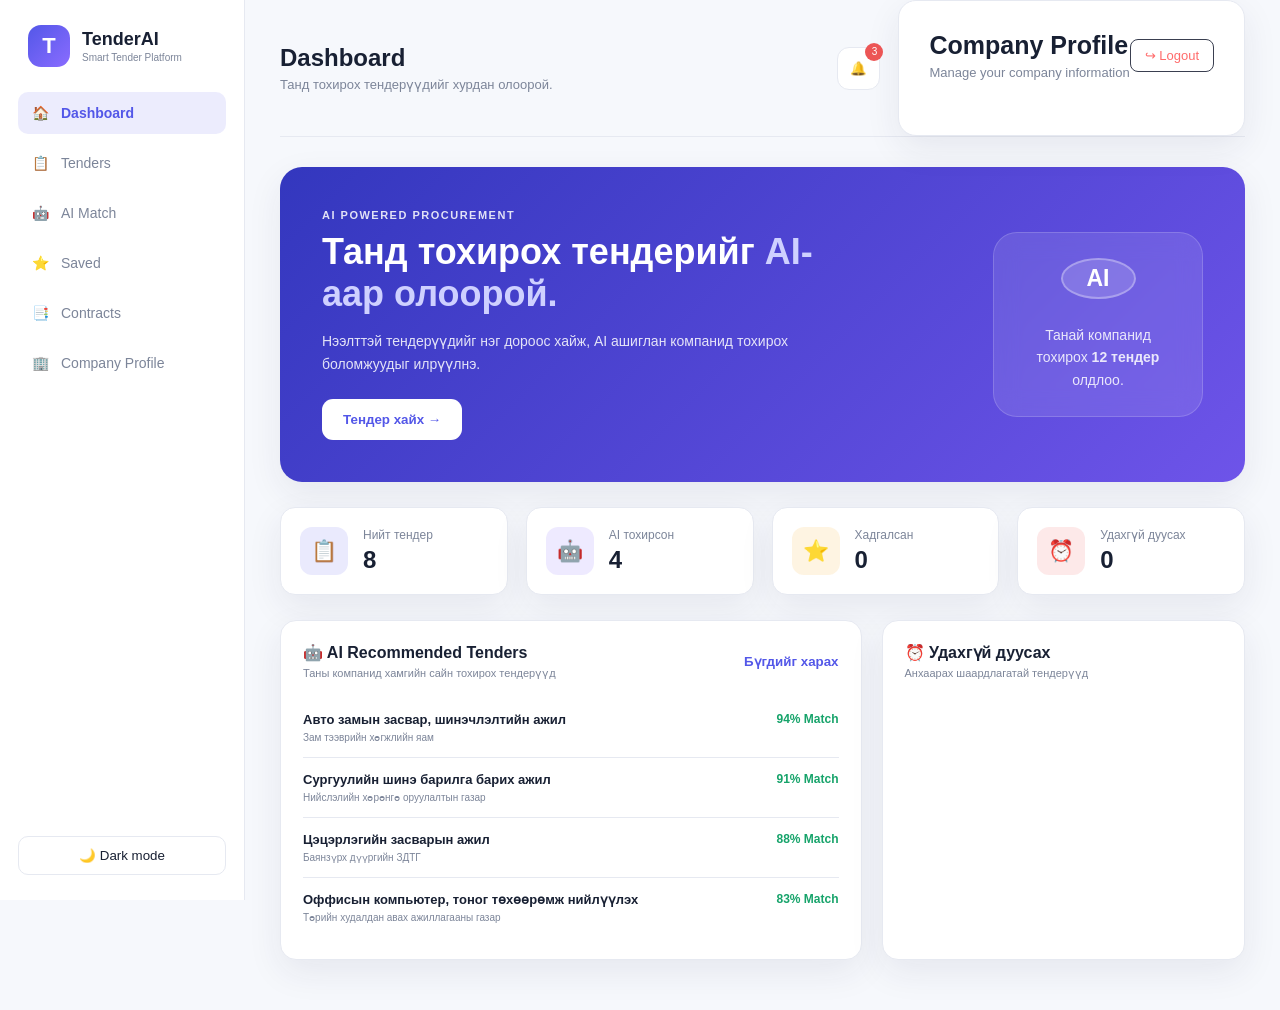
==== index.html @ 66f123cb "tenderAI" ====
<!DOCTYPE html>
<html lang="mn">
<head>
  <meta charset="UTF-8" />
  <meta name="viewport" content="width=device-width, initial-scale=1.0" />

  <title>TenderAI</title>

  <link rel="stylesheet" href="style.css
" />
</head>

<body>

  <div class="app">

    <!-- SIDEBAR -->
    <aside class="sidebar">

      <div class="logo">
        <div class="logo-icon">T</div>
        <div>
          <h2>TenderAI</h2>
          <p>Smart Tender Platform</p>
        </div>
      </div>

      <nav class="nav-menu">

        <button class="nav-item active" data-page="dashboard">
          <span>🏠</span>
          Dashboard
        </button>

        <button class="nav-item" data-page="tenders">
          <span>📋</span>
          Tenders
        </button>

        <button class="nav-item" data-page="ai-match">
          <span>🤖</span>
          AI Match
        </button>

        <button class="nav-item" data-page="saved">
          <span>⭐</span>
          Saved
        </button>

        <button class="nav-item" data-page="contracts">
          <span>📑</span>
          Contracts
        </button>

        <button class="nav-item" data-page="company">
          <span>🏢</span>
          Company Profile
        </button>

      </nav>

      <div class="sidebar-bottom">
        <button id="themeBtn">🌙 Dark mode</button>
      </div>

    </aside>


    <!-- MAIN -->
    <main class="main">

      <!-- TOP BAR -->
      <header class="topbar">

        <div>
          <h1 id="pageTitle">Dashboard</h1>
          <p id="pageSubtitle">
            Танд тохирох тендерүүдийг хурдан олоорой.
          </p>
        </div>

        <div class="topbar-right">

          <button class="notification-btn">
            🔔
            <span class="notification-count">3</span>
          </button>

          <div class="profile-card">
    <div class="profile-header">
        <div>
            <h2>Company Profile</h2>
            <p>Manage your company information</p>
        </div>

        <button class="logout-btn" onclick="logout()">
            ↪ Logout
        </button>
    </div>

    <!-- энд profile-ийн бусад мэдээллүүдээ байлгана -->
</div>

        </div>

      </header>


      <!-- DASHBOARD -->
      <section id="dashboard" class="page active-page">

        <div class="hero">

          <div>
            <p class="hero-small">AI POWERED PROCUREMENT</p>

            <h2>
              Танд тохирох тендерийг
              <span>AI-аар олоорой.</span>
            </h2>

            <p>
              Нээлттэй тендерүүдийг нэг дороос хайж,
              AI ашиглан компанид тохирох боломжуудыг илрүүлнэ.
            </p>

            <button class="primary-btn" onclick="changePage('tenders')">
              Тендер хайх →
            </button>
          </div>

          <div class="hero-ai">
            <div class="ai-circle">AI</div>

            <p>
              Танай компанид тохирох
              <strong>12 тендер</strong>
              олдлоо.
            </p>
          </div>

        </div>


        <!-- STATS -->
        <div class="stats-grid">

          <div class="stat-card">
            <div class="stat-icon blue">📋</div>

            <div>
              <p>Нийт тендер</p>
              <h3 id="totalTenderCount">0</h3>
            </div>
          </div>


          <div class="stat-card">
            <div class="stat-icon purple">🤖</div>

            <div>
              <p>AI тохирсон</p>
              <h3 id="aiMatchCount">0</h3>
            </div>
          </div>


          <div class="stat-card">
            <div class="stat-icon yellow">⭐</div>

            <div>
              <p>Хадгалсан</p>
              <h3 id="savedCount">0</h3>
            </div>
          </div>


          <div class="stat-card">
            <div class="stat-icon red">⏰</div>

            <div>
              <p>Удахгүй дуусах</p>
              <h3 id="deadlineCount">0</h3>
            </div>
          </div>

        </div>


        <div class="dashboard-grid">

          <div class="panel">

            <div class="panel-header">
              <div>
                <h3>🤖 AI Recommended Tenders</h3>
                <p>Таны компанид хамгийн сайн тохирох тендерүүд</p>
              </div>

              <button class="text-btn" onclick="changePage('ai-match')">
                Бүгдийг харах
              </button>
            </div>

            <div id="recommendedList"></div>

          </div>


          <div class="panel">

            <div class="panel-header">
              <div>
                <h3>⏰ Удахгүй дуусах</h3>
                <p>Анхаарах шаардлагатай тендерүүд</p>
              </div>
            </div>

            <div id="deadlineList"></div>

          </div>

        </div>

      </section>


      <!-- TENDERS -->
      <section id="tenders" class="page">

        <div class="search-panel">

          <div class="search-box">
            <span>🔍</span>

            <input
              type="text"
              id="searchInput"
              placeholder="Тендер, байгууллага, түлхүүр үгээр хайх..."
            />
          </div>


          <select id="categoryFilter">
            <option value="all">Бүх салбар</option>
            <option value="Construction">Барилга</option>
            <option value="IT">Мэдээллийн технологи</option>
            <option value="Healthcare">Эрүүл мэнд</option>
            <option value="Supply">Бараа нийлүүлэлт</option>
          </select>


          <select id="budgetFilter">
            <option value="all">Бүх төсөв</option>
            <option value="low">500 саяас доош</option>
            <option value="medium">500 сая - 2 тэрбум</option>
            <option value="high">2 тэрбумаас дээш</option>
          </select>

        </div>


        <div class="section-title">
          <div>
            <h2>Нээлттэй тендерүүд</h2>

            <p>
              <span id="resultCount">0</span>
              тендер олдлоо
            </p>
          </div>
        </div>


        <div id="tenderList" class="tender-grid"></div>

      </section>


      <!-- AI MATCH -->
      <section id="ai-match" class="page">

        <div class="ai-header-card">

          <div>
            <p class="hero-small">SMART MATCHING</p>

            <h2>AI Tender Match</h2>

            <p>
              Компанийн мэдээлэл дээр үндэслэн хамгийн тохирох
              тендерүүдийг AI эрэмбэлнэ.
            </p>
          </div>

          <div class="big-ai-icon">🤖</div>

        </div>


        <div id="aiMatchList" class="tender-grid"></div>

      </section>


      <!-- SAVED -->
      <section id="saved" class="page">

        <div class="section-title">

          <div>
            <h2>⭐ Хадгалсан тендерүүд</h2>

            <p>
              Дараа дахин харахаар хадгалсан тендерүүд.
            </p>
          </div>

        </div>

        <div id="savedTenderList" class="tender-grid"></div>

      </section>


      <!-- CONTRACT -->
      <section id="contracts" class="page">

        <div class="contract-card">

          <div class="contract-intro">

            <p class="hero-small">AI CONTRACT REVIEW</p>

            <h2>Гэрээний хувилбар харьцуулах</h2>

            <p>
              Хуучин болон шинэ гэрээний өөрчлөлтийг AI автоматаар
              илрүүлнэ.
            </p>

          </div>


          <div class="upload-grid">

            <label class="upload-box">

              <span class="upload-icon">📄</span>

              <h3>Хуучин гэрээ</h3>

              <p id="oldFileName">
                PDF эсвэл Word файл сонгоно уу
              </p>

              <input
                type="file"
                id="oldContract"
                accept=".pdf,.doc,.docx,.txt"
              />

            </label>


            <label class="upload-box">

              <span class="upload-icon">📄</span>

              <h3>Шинэ гэрээ</h3>

              <p id="newFileName">
                PDF эсвэл Word файл сонгоно уу
              </p>

              <input
                type="file"
                id="newContract"
                accept=".pdf,.doc,.docx,.txt"
              />

            </label>

          </div>


          <button class="primary-btn compare-btn" id="compareBtn">
            🤖 AI-аар харьцуулах
          </button>


          <div id="comparisonResult" class="comparison-result hidden">

            <h3>AI шинжилгээний үр дүн</h3>


            <div class="change-item added">

              <strong>+ Нэмэгдсэн</strong>

              <p>
                Төлбөрийг бараа хүлээн авснаас хойш
                30 хоногийн дотор шилжүүлнэ.
              </p>

            </div>


            <div class="change-item changed">

              <strong>~ Өөрчлөгдсөн</strong>

              <p>
                Нийлүүлэх хугацаа:
                <b>30 хоног → 45 хоног</b>
              </p>

            </div>


            <div class="change-item removed">

              <strong>− Хасагдсан</strong>

              <p>
                Гүйцэтгэгч хугацаа сунгуулах хүсэлт гаргах боломжтой
                гэсэн заалт хасагдсан.
              </p>

            </div>


            <div class="warning-box">

              ⚠️
              <div>
                <strong>Чухал өөрчлөлт илэрлээ</strong>

                <p>
                  Хугацаатай холбоотой гэрээний нөхцөл өөрчлөгдсөн байна.
                </p>
              </div>

            </div>

          </div>

        </div>

      </section>


      <!-- COMPANY -->
      <section id="company" class="page">

        <div class="profile-card">

          <div class="profile-card-header">

            <div>
              <p class="hero-small">COMPANY PROFILE</p>

              <h2>Компанийн мэдээлэл</h2>

              <p>
                AI энэ мэдээллийг ашиглан тохирох тендерийг санал болгоно.
              </p>
            </div>

          </div>


          <form id="companyForm">

            <div class="form-grid">

              <div class="form-group">

                <label>Компанийн нэр</label>

                <input
                  type="text"
                  id="companyName"
                  value="Example LLC"
                />

              </div>


              <div class="form-group">

                <label>Үйл ажиллагааны салбар</label>

                <select id="companyCategory">

                  <option value="Construction">
                    Барилга
                  </option>

                  <option value="IT">
                    Мэдээллийн технологи
                  </option>

                  <option value="Healthcare">
                    Эрүүл мэнд
                  </option>

                  <option value="Supply">
                    Бараа нийлүүлэлт
                  </option>

                </select>

              </div>


              <div class="form-group">

                <label>Ажилласан жил</label>

                <input
                  type="number"
                  id="companyExperience"
                  value="5"
                />

              </div>


              <div class="form-group">

                <label>Ажилчдын тоо</label>

                <input
                  type="number"
                  id="companyEmployees"
                  value="25"
                />

              </div>

            </div>


            <div class="form-group">

              <label>Компанийн тухай</label>

              <textarea
                id="companyDescription"
                rows="5"
              >Барилга угсралт, засвар үйлчилгээ болон дэд бүтцийн чиглэлээр үйл ажиллагаа явуулдаг.</textarea>

            </div>


            <div class="form-group">

              <label>Тусгай зөвшөөрөл</label>

              <textarea
                id="companyLicense"
                rows="3"
                placeholder="Жишээ: Барилгын тусгай зөвшөөрөл..."
              ></textarea>

            </div>


            <button
              class="primary-btn"
              type="submit"
            >
              💾 Мэдээлэл хадгалах
            </button>

            <p id="saveMessage" class="save-message"></p>

          </form>

        </div>

      </section>

    </main>

  </div>


  <!-- TENDER MODAL -->
  <div id="tenderModal" class="modal">

    <div class="modal-content">

      <button
        class="modal-close"
        onclick="closeModal()"
      >
        ✕
      </button>


      <div id="modalContent"></div>

    </div>

  </div>


  <!-- TOAST -->
  <div id="toast" class="toast">
    Мэдэгдэл
  </div>


  <script src="script.js"></script>

</body>
</html>
---- style.css ----
* {
  margin: 0;
  padding: 0;
  box-sizing: border-box;
}
/* =========================
   LOGIN PAGE
========================= */

.login-body {
    margin: 0;
    min-height: 100vh;

    display: flex;
    justify-content: center;
    align-items: center;

    background:
        linear-gradient(
            135deg,
            #111827,
            #5268d8
        );

    font-family: Arial, sans-serif;
}


.auth-container {
    width: 100%;
    padding: 20px;

    display: flex;
    justify-content: center;
}


.auth-card {
    width: 100%;
    max-width: 430px;

    background: white;

    padding: 40px;

    border-radius: 22px;

    box-shadow:
        0 25px 60px rgba(0,0,0,0.25);
}


.auth-logo {
    text-align: center;

    font-size: 32px;

    font-weight: 800;

    margin-bottom: 30px;

    color: #172033;
}


.auth-logo span {
    color: #6175df;
}


.auth-card h1 {
    margin-bottom: 8px;

    color: #172033;
}


.auth-description {
    color: #64748b;

    margin-bottom: 25px;
}


.auth-card label {
    display: block;

    margin-top: 15px;
    margin-bottom: 7px;

    font-weight: 600;

    color: #334155;
}


.auth-card input {
    width: 100%;

    padding: 13px;

    border:
        1px solid #d7dce5;

    border-radius: 10px;

    font-size: 15px;

    outline: none;

    box-sizing: border-box;
}


.auth-card input:focus {
    border-color: #6175df;

    box-shadow:
        0 0 0 3px rgba(97,117,223,0.12);
}


.forgot-password {
    text-align: right;

    margin-top: 10px;
}


.forgot-password a {
    color: #5268d8;

    text-decoration: none;

    font-size: 14px;
}


.auth-button {
    width: 100%;

    margin-top: 22px;

    padding: 14px;

    border: none;

    border-radius: 10px;

    background: #6175df;

    color: white;

    font-size: 16px;

    font-weight: 700;

    cursor: pointer;
}


.auth-button:hover {
    background: #4e61c7;
}


.auth-switch {
    text-align: center;

    margin-top: 22px;

    color: #64748b;
}


.auth-switch button {
    border: none;

    background: none;

    color: #5268d8;

    font-weight: 700;

    cursor: pointer;

    font-size: inherit;
}


@media (max-width: 500px) {

    .auth-card {

        padding: 28px 22px;

    }

}.profile-header {
    display: flex;
    align-items: center;
    justify-content: space-between;
    margin-bottom: 25px;
}

.profile-header h2 {
    margin-bottom: 5px;
}

.profile-header p {
    color: #8b93a7;
    font-size: 14px;
}

.logout-btn {
    background: transparent;
    color: #ff6b6b;
    border: 1px solid #3a3f50;
    padding: 8px 14px;
    border-radius: 8px;
    font-size: 13px;
    cursor: pointer;
    transition: all 0.2s ease;
}

.logout-btn:hover {
    background: #ff6b6b;
    color: white;
    border-color: #ff6b6b;
}
:root {
  --bg: #f6f8fc;
  --card: #ffffff;

  --text: #182033;
  --muted: #7c8599;

  --primary: #5357e8;
  --primary-dark: #4145cf;

  --border: #e6e9f1;

  --sidebar: #ffffff;

  --green: #16a36a;
  --yellow: #f3ab22;
  --red: #ec5555;
  --purple: #7b61ff;

  --shadow: 0 12px 35px rgba(33, 42, 74, 0.08);
}

body.dark {
  --bg: #11141c;
  --card: #1b1f2a;
  --text: #f4f6fb;
  --muted: #9299aa;
  --border: #2d3340;
  --sidebar: #171a23;

  --shadow: 0 12px 35px rgba(0, 0, 0, 0.25);
}

body {
  font-family:
    Inter,
    Arial,
    Helvetica,
    sans-serif;

  background: var(--bg);
  color: var(--text);

  transition:
    background 0.25s ease,
    color 0.25s ease;
}

button,
input,
select,
textarea {
  font-family: inherit;
}

button {
  cursor: pointer;
}

.app {
  min-height: 100vh;
}


/* SIDEBAR */

.sidebar {
  width: 245px;
  height: 100vh;

  background: var(--sidebar);

  position: fixed;

  top: 0;
  left: 0;

  padding: 25px 18px;

  border-right: 1px solid var(--border);

  display: flex;
  flex-direction: column;

  z-index: 100;
}

.logo {
  display: flex;
  align-items: center;
  gap: 12px;

  padding: 0 10px 25px;
}

.logo-icon {
  width: 42px;
  height: 42px;

  display: flex;
  justify-content: center;
  align-items: center;

  background:
    linear-gradient(
      135deg,
      var(--primary),
      #8a6cff
    );

  color: white;

  font-size: 22px;
  font-weight: 800;

  border-radius: 13px;
}

.logo h2 {
  font-size: 18px;
}

.logo p {
  font-size: 10px;
  color: var(--muted);

  margin-top: 2px;
}

.nav-menu {
  display: flex;
  flex-direction: column;

  gap: 8px;
}

.nav-item {
  width: 100%;

  border: 0;

  background: transparent;

  color: var(--muted);

  padding: 13px 14px;

  border-radius: 10px;

  display: flex;
  align-items: center;

  gap: 12px;

  font-size: 14px;
  text-align: left;

  transition: 0.2s;
}

.nav-item:hover {
  background: rgba(83, 87, 232, 0.08);
  color: var(--primary);
}

.nav-item.active {
  background: rgba(83, 87, 232, 0.11);
  color: var(--primary);

  font-weight: 600;
}

.sidebar-bottom {
  margin-top: auto;
}

.sidebar-bottom button {
  width: 100%;

  border: 1px solid var(--border);

  padding: 11px;

  border-radius: 10px;

  background: var(--card);
  color: var(--text);
}


/* MAIN */

.main {
  margin-left: 245px;

  min-height: 100vh;

  padding: 0 35px 50px;
}


/* TOPBAR */

.topbar {
  min-height: 92px;

  display: flex;
  align-items: center;
  justify-content: space-between;

  border-bottom: 1px solid var(--border);

  margin-bottom: 30px;
}

.topbar h1 {
  font-size: 24px;
}

.topbar p {
  font-size: 13px;

  color: var(--muted);

  margin-top: 5px;
}

.topbar-right {
  display: flex;
  align-items: center;

  gap: 18px;
}

.notification-btn {
  width: 43px;
  height: 43px;

  background: var(--card);

  border: 1px solid var(--border);

  border-radius: 12px;

  position: relative;
}

.notification-count {
  width: 18px;
  height: 18px;

  position: absolute;

  right: -4px;
  top: -5px;

  border-radius: 50%;

  background: var(--red);

  color: white;

  display: flex;
  justify-content: center;
  align-items: center;

  font-size: 10px;
}

.profile {
  display: flex;
  align-items: center;

  gap: 10px;
}

.avatar {
  width: 42px;
  height: 42px;

  border-radius: 50%;

  display: flex;
  align-items: center;
  justify-content: center;

  background:
    linear-gradient(
      135deg,
      #5357e8,
      #916cff
    );

  color: white;

  font-weight: 700;
}

.profile strong {
  display: block;
  font-size: 13px;
}

.profile small {
  font-size: 11px;
  color: var(--muted);
}


/* PAGE */

.page {
  display: none;
}

.active-page {
  display: block;

  animation: fade 0.2s ease;
}

@keyframes fade {
  from {
    opacity: 0;
    transform: translateY(6px);
  }

  to {
    opacity: 1;
    transform: translateY(0);
  }
}


/* HERO */

.hero {
  background:
    linear-gradient(
      135deg,
      #3337be,
      #6e54e9
    );

  min-height: 275px;

  border-radius: 22px;

  padding: 42px;

  color: white;

  display: flex;
  justify-content: space-between;
  align-items: center;

  overflow: hidden;

  box-shadow: var(--shadow);
}

.hero-small {
  font-size: 11px;

  font-weight: 700;

  letter-spacing: 1.5px;

  opacity: 0.85;

  margin-bottom: 10px;
}

.hero h2 {
  font-size: 36px;

  max-width: 550px;

  line-height: 1.17;
}

.hero h2 span {
  color: #ced0ff;
}

.hero > div > p:not(.hero-small) {
  max-width: 540px;

  margin-top: 15px;

  font-size: 14px;

  line-height: 1.6;

  opacity: 0.85;
}

.primary-btn {
  background: var(--primary);

  color: white;

  border: none;

  padding: 13px 21px;

  border-radius: 11px;

  font-weight: 600;

  transition: 0.2s;
}

.primary-btn:hover {
  transform: translateY(-1px);

  background: var(--primary-dark);
}

.hero .primary-btn {
  background: white;

  color: var(--primary);

  margin-top: 24px;
}

.hero-ai {
  width: 210px;
  height: 185px;

  padding: 25px;

  border-radius: 24px;

  background: rgba(255, 255, 255, 0.1);

  border: 1px solid rgba(255, 255, 255, 0.17);

  backdrop-filter: blur(12px);

  display: flex;
  flex-direction: column;

  align-items: center;
  justify-content: center;

  text-align: center;
}

.ai-circle {
  width: 75px;
  height: 75px;

  border-radius: 50%;

  display: flex;
  align-items: center;
  justify-content: center;

  background: rgba(255, 255, 255, 0.15);

  border: 2px solid rgba(255, 255, 255, 0.3);

  font-size: 23px;
  font-weight: 800;

  margin-bottom: 10px;
}

.hero-ai p {
  font-size: 13px;
  line-height: 1.5;
}


/* STATS */

.stats-grid {
  display: grid;

  grid-template-columns:
    repeat(4, 1fr);

  gap: 18px;

  margin: 25px 0;
}

.stat-card {
  background: var(--card);

  border: 1px solid var(--border);

  border-radius: 15px;

  padding: 19px;

  display: flex;
  align-items: center;

  gap: 15px;

  box-shadow: var(--shadow);
}

.stat-icon {
  width: 48px;
  height: 48px;

  border-radius: 12px;

  display: flex;
  align-items: center;
  justify-content: center;

  font-size: 21px;
}

.stat-icon.blue {
  background: rgba(83, 87, 232, 0.12);
}

.stat-icon.purple {
  background: rgba(123, 97, 255, 0.13);
}

.stat-icon.yellow {
  background: rgba(243, 171, 34, 0.13);
}

.stat-icon.red {
  background: rgba(236, 85, 85, 0.13);
}

.stat-card p {
  color: var(--muted);

  font-size: 12px;
}

.stat-card h3 {
  margin-top: 4px;

  font-size: 24px;
}


/* DASHBOARD */

.dashboard-grid {
  display: grid;

  grid-template-columns:
    1.6fr 1fr;

  gap: 20px;
}

.panel {
  background: var(--card);

  border: 1px solid var(--border);

  border-radius: 16px;

  padding: 22px;

  box-shadow: var(--shadow);
}

.panel-header {
  display: flex;

  align-items: center;

  justify-content: space-between;

  margin-bottom: 18px;
}

.panel-header h3 {
  font-size: 16px;
}

.panel-header p {
  font-size: 11px;

  color: var(--muted);

  margin-top: 5px;
}

.text-btn {
  border: none;

  background: transparent;

  color: var(--primary);

  font-weight: 600;
}


/* SEARCH */

.search-panel {
  background: var(--card);

  border: 1px solid var(--border);

  border-radius: 14px;

  padding: 15px;

  display: grid;

  grid-template-columns:
    1fr 190px 190px;

  gap: 12px;

  margin-bottom: 25px;
}

.search-box {
  border: 1px solid var(--border);

  display: flex;
  align-items: center;

  gap: 10px;

  border-radius: 10px;

  padding: 0 13px;
}

.search-box input {
  width: 100%;

  height: 42px;

  border: none;

  outline: none;

  background: transparent;

  color: var(--text);
}

.search-panel select {
  border: 1px solid var(--border);

  border-radius: 10px;

  padding: 0 12px;

  background: var(--card);

  color: var(--text);
}

.section-title {
  display: flex;

  justify-content: space-between;

  margin-bottom: 18px;
}

.section-title h2 {
  font-size: 21px;
}

.section-title p {
  color: var(--muted);

  font-size: 12px;

  margin-top: 5px;
}


/* TENDERS */

.tender-grid {
  display: grid;

  grid-template-columns:
    repeat(3, 1fr);

  gap: 18px;
}

.tender-card {
  background: var(--card);

  border: 1px solid var(--border);

  border-radius: 16px;

  padding: 20px;

  position: relative;

  box-shadow: var(--shadow);

  transition: 0.2s;
}

.tender-card:hover {
  transform: translateY(-3px);

  border-color: rgba(83, 87, 232, 0.35);
}

.tender-top {
  display: flex;

  align-items: center;

  justify-content: space-between;

  gap: 10px;
}

.category-badge {
  border-radius: 50px;

  background: rgba(83, 87, 232, 0.11);

  color: var(--primary);

  padding: 6px 10px;

  font-size: 10px;

  font-weight: 700;
}

.save-btn {
  width: 35px;
  height: 35px;

  border-radius: 9px;

  border: 1px solid var(--border);

  background: transparent;

  font-size: 16px;
}

.save-btn.saved {
  background: rgba(243, 171, 34, 0.15);
}

.tender-card h3 {
  margin-top: 16px;

  font-size: 16px;

  line-height: 1.45;

  min-height: 46px;
}

.organization {
  font-size: 12px;

  color: var(--muted);

  margin-top: 7px;
}

.tender-info {
  margin-top: 18px;

  display: flex;
  flex-direction: column;

  gap: 9px;
}

.info-row {
  display: flex;

  justify-content: space-between;

  font-size: 12px;
}

.info-row span:first-child {
  color: var(--muted);
}

.match-section {
  margin-top: 17px;
}

.match-top {
  display: flex;

  justify-content: space-between;

  font-size: 11px;

  margin-bottom: 7px;
}

.match-percent {
  color: var(--green);

  font-weight: 700;
}

.progress {
  height: 7px;

  border-radius: 50px;

  overflow: hidden;

  background: var(--border);
}

.progress-bar {
  height: 100%;

  border-radius: 50px;

  background:
    linear-gradient(
      90deg,
      #5357e8,
      #55c9a5
    );
}

.card-actions {
  display: flex;

  gap: 9px;

  margin-top: 20px;
}

.secondary-btn {
  flex: 1;

  border: 1px solid var(--border);

  border-radius: 9px;

  background: transparent;

  padding: 10px;

  color: var(--text);
}

.card-actions .primary-btn {
  flex: 1;

  padding: 10px;
}


/* MINI LIST */

.mini-tender {
  border-bottom: 1px solid var(--border);

  padding: 14px 0;

  display: flex;

  justify-content: space-between;

  gap: 14px;
}

.mini-tender:last-child {
  border-bottom: none;
}

.mini-tender h4 {
  font-size: 13px;
}

.mini-tender p {
  color: var(--muted);

  font-size: 10px;

  margin-top: 5px;
}

.mini-match {
  color: var(--green);

  font-weight: 700;

  font-size: 12px;

  white-space: nowrap;
}

.deadline-tag {
  color: var(--red);

  font-size: 11px;

  font-weight: 600;

  white-space: nowrap;
}


/* AI */

.ai-header-card {
  min-height: 190px;

  padding: 35px;

  margin-bottom: 25px;

  border-radius: 18px;

  color: white;

  background:
    linear-gradient(
      135deg,
      #292db8,
      #7752db
    );

  display: flex;

  align-items: center;

  justify-content: space-between;
}

.ai-header-card h2 {
  font-size: 30px;
}

.ai-header-card p:not(.hero-small) {
  max-width: 560px;

  font-size: 13px;

  opacity: 0.85;

  line-height: 1.6;

  margin-top: 8px;
}

.big-ai-icon {
  font-size: 70px;
}


/* CONTRACT */

.contract-card,
.profile-card {
  background: var(--card);

  border: 1px solid var(--border);

  border-radius: 18px;

  padding: 30px;

  box-shadow: var(--shadow);
}

.contract-intro h2,
.profile-card h2 {
  font-size: 25px;
}

.contract-intro p:not(.hero-small),
.profile-card-header p:not(.hero-small) {
  color: var(--muted);

  font-size: 13px;

  margin-top: 8px;
}

.upload-grid {
  display: grid;

  grid-template-columns:
    1fr 1fr;

  gap: 20px;

  margin-top: 30px;
}

.upload-box {
  min-height: 190px;

  border: 2px dashed var(--border);

  border-radius: 15px;

  display: flex;

  flex-direction: column;

  justify-content: center;

  align-items: center;

  text-align: center;

  cursor: pointer;

  padding: 20px;

  transition: 0.2s;
}

.upload-box:hover {
  border-color: var(--primary);

  background: rgba(83, 87, 232, 0.03);
}

.upload-icon {
  font-size: 38px;

  margin-bottom: 10px;
}

.upload-box h3 {
  font-size: 15px;
}

.upload-box p {
  margin-top: 7px;

  font-size: 11px;

  color: var(--muted);
}

.upload-box input {
  display: none;
}

.compare-btn {
  margin-top: 20px;
}

.comparison-result {
  margin-top: 30px;

  border-top: 1px solid var(--border);

  padding-top: 25px;
}

.hidden {
  display: none;
}

.change-item {
  margin-top: 13px;

  padding: 16px;

  border-radius: 10px;
}

.change-item strong {
  font-size: 12px;
}

.change-item p {
  margin-top: 6px;

  font-size: 12px;

  line-height: 1.5;
}

.change-item.added {
  background: rgba(22, 163, 106, 0.1);
}

.change-item.changed {
  background: rgba(243, 171, 34, 0.11);
}

.change-item.removed {
  background: rgba(236, 85, 85, 0.1);
}

.warning-box {
  margin-top: 20px;

  padding: 17px;

  border-radius: 10px;

  display: flex;

  gap: 12px;

  background: rgba(236, 85, 85, 0.12);
}

.warning-box p {
  font-size: 11px;

  margin-top: 3px;

  color: var(--muted);
}


/* FORM */

.profile-card-header {
  margin-bottom: 25px;
}

.form-grid {
  display: grid;

  grid-template-columns:
    repeat(2, 1fr);

  gap: 17px;
}

.form-group {
  display: flex;

  flex-direction: column;

  gap: 8px;

  margin-bottom: 17px;
}

.form-group label {
  font-size: 12px;

  font-weight: 600;
}

.form-group input,
.form-group select,
.form-group textarea {
  border: 1px solid var(--border);

  border-radius: 9px;

  padding: 12px;

  background: var(--bg);

  color: var(--text);

  outline: none;
}

.form-group input:focus,
.form-group select:focus,
.form-group textarea:focus {
  border-color: var(--primary);
}

.save-message {
  color: var(--green);

  font-size: 12px;

  margin-top: 10px;
}


/* MODAL */

.modal {
  position: fixed;

  inset: 0;

  background: rgba(11, 14, 24, 0.65);

  z-index: 1000;

  display: none;

  align-items: center;

  justify-content: center;

  padding: 20px;
}

.modal.show {
  display: flex;
}

.modal-content {
  width: min(720px, 100%);

  max-height: 90vh;

  overflow-y: auto;

  background: var(--card);

  color: var(--text);

  border-radius: 18px;

  padding: 30px;

  position: relative;
}

.modal-close {
  width: 38px;
  height: 38px;

  position: absolute;

  right: 20px;
  top: 20px;

  border: none;

  border-radius: 10px;

  background: var(--bg);

  color: var(--text);
}

.modal-title {
  max-width: 85%;

  font-size: 24px;

  line-height: 1.4;
}

.modal-org {
  color: var(--muted);

  font-size: 12px;

  margin-top: 8px;
}

.modal-info-grid {
  display: grid;

  grid-template-columns:
    repeat(3, 1fr);

  gap: 12px;

  margin: 25px 0;
}

.modal-info-box {
  background: var(--bg);

  padding: 15px;

  border-radius: 11px;
}

.modal-info-box span {
  font-size: 10px;

  color: var(--muted);
}

.modal-info-box strong {
  display: block;

  margin-top: 5px;

  font-size: 13px;
}

.ai-summary {
  background: rgba(83, 87, 232, 0.08);

  border: 1px solid rgba(83, 87, 232, 0.13);

  border-radius: 12px;

  padding: 18px;

  margin-top: 20px;
}

.ai-summary h3 {
  font-size: 14px;

  margin-bottom: 8px;
}

.ai-summary p {
  font-size: 12px;

  line-height: 1.6;

  color: var(--muted);
}

.requirements {
  margin-top: 23px;
}

.requirements h3 {
  font-size: 14px;

  margin-bottom: 12px;
}

.requirement-row {
  padding: 10px 0;

  border-bottom: 1px solid var(--border);

  font-size: 12px;

  display: flex;

  align-items: center;

  gap: 8px;
}


/* EMPTY */

.empty-state {
  background: var(--card);

  border: 1px dashed var(--border);

  border-radius: 14px;

  padding: 45px;

  text-align: center;

  color: var(--muted);

  grid-column: 1 / -1;
}

.empty-state span {
  display: block;

  font-size: 35px;

  margin-bottom: 10px;
}


/* TOAST */

.toast {
  position: fixed;

  right: 25px;
  bottom: 25px;

  background: #202535;

  color: white;

  padding: 13px 18px;

  border-radius: 10px;

  font-size: 12px;

  transform: translateY(80px);

  opacity: 0;

  pointer-events: none;

  transition: 0.25s;

  z-index: 2000;
}

.toast.show {
  transform: translateY(0);

  opacity: 1;
}


/* RESPONSIVE */

@media (max-width: 1100px) {

  .stats-grid {
    grid-template-columns:
      repeat(2, 1fr);
  }

  .tender-grid {
    grid-template-columns:
      repeat(2, 1fr);
  }

  .dashboard-grid {
    grid-template-columns: 1fr;
  }

}


@media (max-width: 800px) {

  .sidebar {
    width: 74px;

    padding: 20px 10px;
  }

  .logo > div:not(.logo-icon),
  .nav-item:not(.active) {
  }

  .logo p,
  .logo h2,
  .nav-item {
    font-size: 0;
  }

  .nav-item span {
    font-size: 20px;
  }

  .nav-item {
    justify-content: center;
  }

  .sidebar-bottom button {
    font-size: 0;
  }

  .sidebar-bottom button::after {
    content: "🌙";

    font-size: 17px;
  }

  .main {
    margin-left: 74px;

    padding: 0 18px 40px;
  }

  .hero {
    flex-direction: column;

    align-items: flex-start;

    gap: 25px;
  }

  .hero h2 {
    font-size: 27px;
  }

  .hero-ai {
    width: 100%;

    height: auto;
  }

  .search-panel {
    grid-template-columns: 1fr;
  }

  .tender-grid {
    grid-template-columns: 1fr;
  }

  .upload-grid {
    grid-template-columns: 1fr;
  }

  .form-grid {
    grid-template-columns: 1fr;
  }

  .modal-info-grid {
    grid-template-columns: 1fr;
  }

}


@media (max-width: 550px) {

  .stats-grid {
    grid-template-columns: 1fr;
  }

  .topbar {
    align-items: flex-start;

    padding-top: 20px;
  }

  .profile {
    display: none;
  }

}
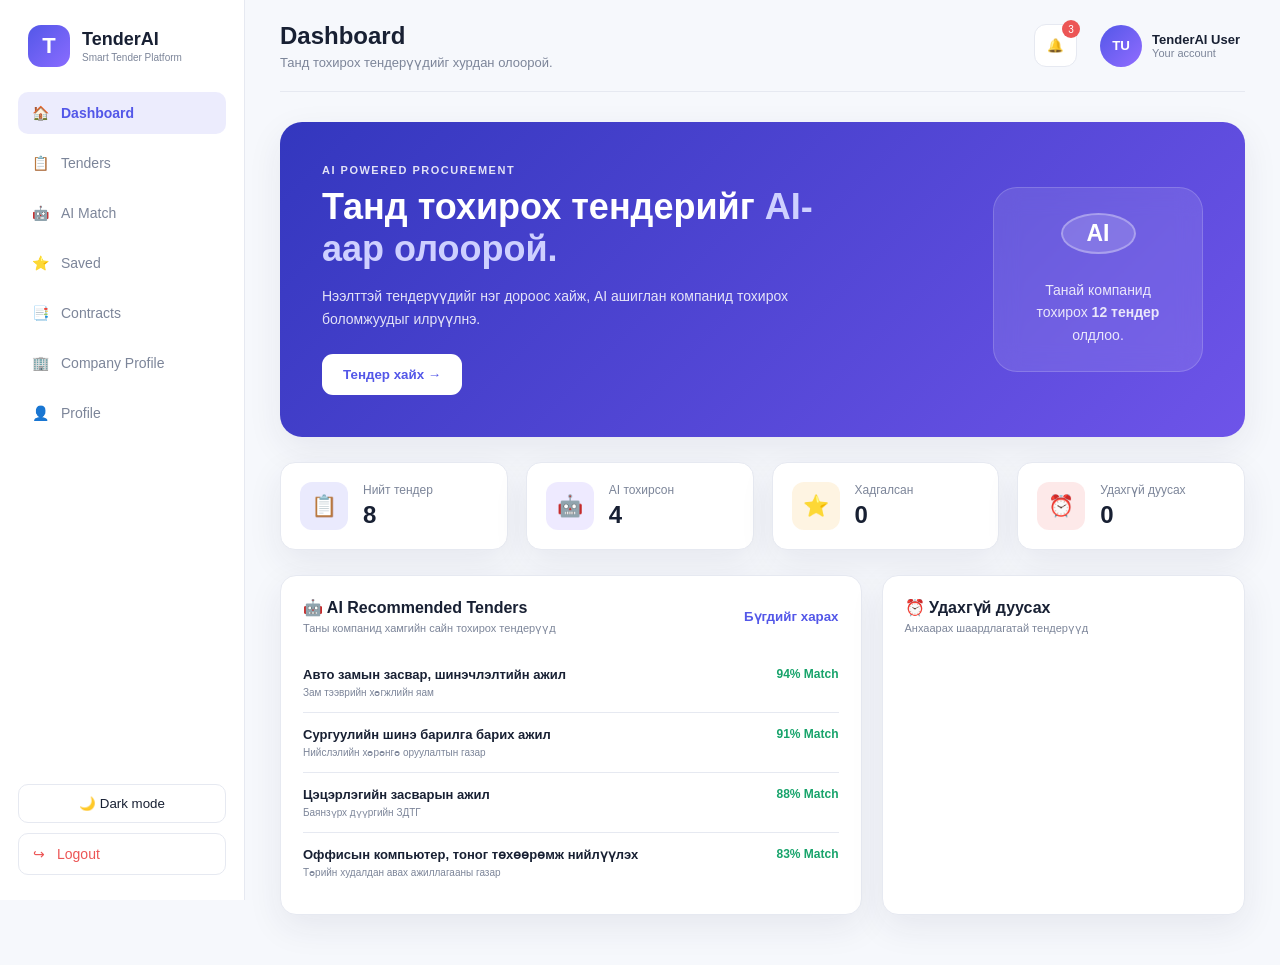
==== commit da6a7a95: "updt logout butten door nemsen profile window nemsen" ====
--- a/index.html
+++ b/index.html
@@ -6,8 +6,7 @@
 
   <title>TenderAI</title>
 
-  <link rel="stylesheet" href="style.css
-" />
+  <link rel="stylesheet" href="style.css" />
 </head>
 
 <body>
@@ -57,10 +56,19 @@
           Company Profile
         </button>
 
+        <button class="nav-item" data-page="profile" title="Profile" aria-label="Profile">
+          <span aria-hidden="true">👤</span>
+          Profile
+        </button>
+
       </nav>
 
       <div class="sidebar-bottom">
-        <button id="themeBtn">🌙 Dark mode</button>
+        <button id="themeBtn" type="button" title="Toggle theme" aria-label="Toggle theme">🌙 Dark mode</button>
+        <button class="logout-btn" type="button" onclick="logout()" title="Logout" aria-label="Logout">
+          <span aria-hidden="true">↪</span>
+          <span class="logout-label">Logout</span>
+        </button>
       </div>
 
     </aside>
@@ -86,20 +94,13 @@
             <span class="notification-count">3</span>
           </button>
 
-          <div class="profile-card">
-    <div class="profile-header">
-        <div>
-            <h2>Company Profile</h2>
-            <p>Manage your company information</p>
-        </div>
-
-        <button class="logout-btn" onclick="logout()">
-            ↪ Logout
-        </button>
-    </div>
-
-    <!-- энд profile-ийн бусад мэдээллүүдээ байлгана -->
-</div>
+          <button class="profile" type="button" onclick="changePage('profile')" aria-label="Open your profile">
+            <span class="avatar" id="topbarAvatar" aria-hidden="true">U</span>
+            <span class="profile-details">
+              <strong id="topbarProfileName">TenderAI User</strong>
+              <small id="topbarProfileCompany">Your account</small>
+            </span>
+          </button>
 
         </div>
 
@@ -450,6 +451,46 @@
       </section>
 
 
+      <!-- PROFILE -->
+      <section id="profile" class="page">
+        <div class="profile-card account-profile-card">
+          <div class="profile-card-header">
+            <p class="hero-small">MY PROFILE</p>
+            <h2>Хэрэглэгчийн мэдээлэл</h2>
+            <p>Өөрийн нэр болон бүртгэлийн мэдээллээ харах, шинэчлэх.</p>
+          </div>
+
+          <div class="account-profile-summary">
+            <div class="avatar account-avatar" id="profileAvatar" aria-hidden="true">U</div>
+            <div>
+              <h3 id="profileDisplayName">TenderAI User</h3>
+              <p id="profileCompanyName">Your account</p>
+            </div>
+          </div>
+
+          <form id="profileForm">
+            <div class="form-grid">
+              <div class="form-group">
+                <label for="profileName">Нэр</label>
+                <input type="text" id="profileName" autocomplete="name" maxlength="80" required />
+              </div>
+              <div class="form-group">
+                <label for="profileEmail">И-мэйл</label>
+                <input type="email" id="profileEmail" autocomplete="email" readonly aria-describedby="profileEmailHelp" />
+                <small id="profileEmailHelp" class="field-help">Бүртгэлтэй и-мэйл хаяг.</small>
+              </div>
+            </div>
+            <button class="primary-btn" type="submit">💾 Мэдээлэл хадгалах</button>
+            <p id="profileSaveMessage" class="save-message" role="status"></p>
+          </form>
+
+          <div class="profile-company-link">
+            <p>Компанийн мэдээллээ шинэчлэх</p>
+            <button class="text-btn" type="button" onclick="changePage('company')">Company Profile →</button>
+          </div>
+        </div>
+      </section>
+
       <!-- COMPANY -->
       <section id="company" class="page">
 
--- a/style.css
+++ b/style.css
@@ -196,7 +196,10 @@
 
     }
 
-}.profile-header {
+}
+
+/* ACCOUNT ACTIONS */
+.profile-header {
     display: flex;
     align-items: center;
     justify-content: space-between;
@@ -313,6 +316,8 @@
   flex-direction: column;
 
   z-index: 100;
+  height: 100dvh;
+  overflow-y: auto;
 }
 
 .logo {
@@ -402,6 +407,10 @@
 
 .sidebar-bottom {
   margin-top: auto;
+  padding-top: 24px;
+  display: flex;
+  flex-direction: column;
+  gap: 10px;
 }
 
 .sidebar-bottom button {
@@ -417,6 +426,28 @@
   color: var(--text);
 }
 
+
+.sidebar-bottom .logout-btn {
+  display: flex;
+  align-items: center;
+  justify-content: flex-start;
+  gap: 12px;
+  padding: 12px 14px;
+  color: var(--red);
+  background: transparent;
+  font-size: 14px;
+  text-align: left;
+}
+
+.sidebar-bottom .logout-btn:hover {
+  border-color: var(--red);
+  background: rgba(236, 85, 85, 0.08);
+}
+
+button:focus-visible {
+  outline: 2px solid var(--primary);
+  outline-offset: 3px;
+}
 
 /* MAIN */
 
@@ -498,13 +529,33 @@
 }
 
 .profile {
+  border: 0;
+  background: transparent;
+  color: var(--text);
+  text-align: left;
+  border-radius: 12px;
+  padding: 5px;
+  max-width: 220px;
   display: flex;
   align-items: center;
 
   gap: 10px;
 }
 
+.profile-details {
+  min-width: 0;
+}
+
+.profile-details strong,
+.profile-details small {
+  display: block;
+  overflow: hidden;
+  text-overflow: ellipsis;
+  white-space: nowrap;
+}
+
 .avatar {
+  flex-shrink: 0;
   width: 42px;
   height: 42px;
 
@@ -1360,6 +1411,47 @@
 }
 
 
+/* PERSONAL PROFILE */
+
+.account-profile-card {
+  max-width: 820px;
+}
+
+.account-profile-summary {
+  display: flex;
+  align-items: center;
+  gap: 16px;
+  padding-bottom: 24px;
+  margin-bottom: 24px;
+  border-bottom: 1px solid var(--border);
+  overflow-wrap: anywhere;
+}
+
+.account-avatar {
+  width: 64px;
+  height: 64px;
+  font-size: 22px;
+}
+
+.account-profile-summary p,
+.field-help,
+.profile-company-link p {
+  color: var(--muted);
+  font-size: 12px;
+  margin-top: 5px;
+}
+
+.profile-company-link {
+  display: flex;
+  align-items: center;
+  justify-content: space-between;
+  flex-wrap: wrap;
+  gap: 12px;
+  margin-top: 28px;
+  padding-top: 20px;
+  border-top: 1px solid var(--border);
+}
+
 /* FORM */
 
 .profile-card-header {
@@ -1696,10 +1788,26 @@
     font-size: 0;
   }
 
-  .sidebar-bottom button::after {
+  .sidebar-bottom #themeBtn::after {
     content: "🌙";
-
     font-size: 17px;
+  }
+
+  body.dark .sidebar-bottom #themeBtn::after {
+    content: "☀️";
+  }
+
+  .sidebar-bottom .logout-btn {
+    justify-content: center;
+    padding: 12px;
+  }
+
+  .sidebar-bottom .logout-btn > span:first-child {
+    font-size: 20px;
+  }
+
+  .sidebar-bottom .logout-label {
+    display: none;
   }
 
   .main {
@@ -1761,8 +1869,16 @@
     padding-top: 20px;
   }
 
-  .profile {
+  .topbar-right {
+    gap: 8px;
+  }
+
+  .profile-details {
     display: none;
   }
 
+  .account-profile-card {
+    padding: 22px 18px;
+  }
+
 }
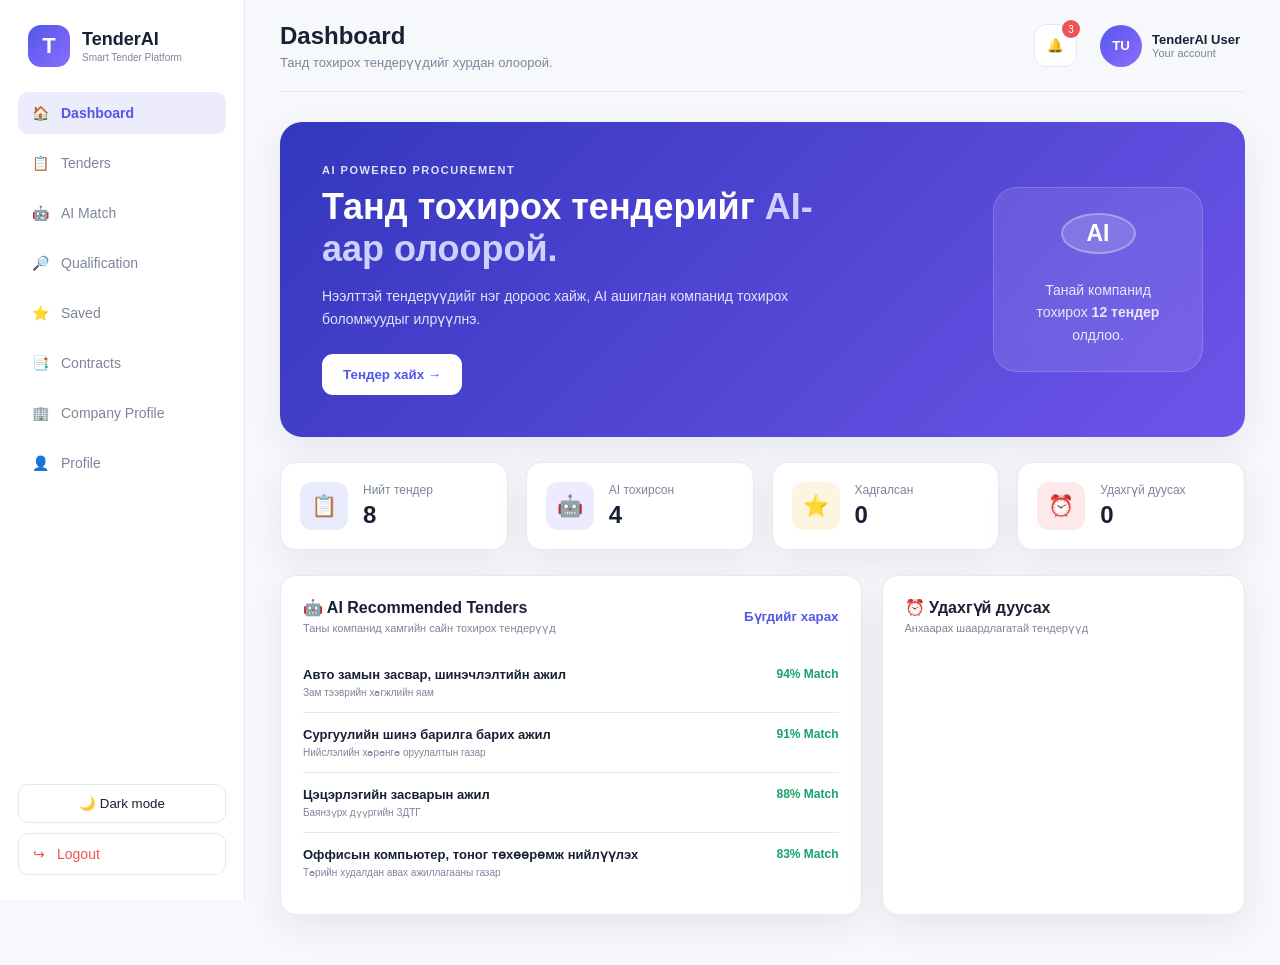
==== commit 8fb9e349: "baahan ym nemsen" ====
--- a/index.html
+++ b/index.html
@@ -39,6 +39,11 @@
         <button class="nav-item" data-page="ai-match">
           <span>🤖</span>
           AI Match
+        </button>
+
+        <button class="nav-item" data-page="qualification" title="Qualification" aria-label="Qualification">
+          <span aria-hidden="true">🔎</span>
+          Qualification
         </button>
 
         <button class="nav-item" data-page="saved">
@@ -304,6 +309,50 @@
       </section>
 
 
+      <!-- QUALIFICATION -->
+      <section id="qualification" class="page">
+        <div class="panel qualification-intro">
+          <p class="hero-small">TENDER QUALIFICATION REVIEW</p>
+          <h2>Тендерийн шаардлага шалгах</h2>
+          <p>Шаардлага бүрийн үнэлгээ, нотлох баримт болон эх сурвалжийг хамтад нь хянах.</p>
+          <div class="qualification-notice">
+            <strong>Хүний хяналт шаардлагатай</strong>
+            <p>Үнэлгээ нь шийдвэр гаргахад туслах мэдээлэл. Компанийн албан ёсны шалгаруулалтын шийдвэр биш. Материал илгээхээс өмнө эх баримт болон тодорхойгүй мэдээллийг шалгана уу.</p>
+          </div>
+          <div class="qualification-demo-action">
+            <button class="primary-btn" id="loadQualificationDemo" type="button">Жишээ тайлан харах</button>
+            <p>Зохиомол жишээ өгөгдөл. Таны компани эсвэл баримт бичгийг шинжлэхгүй.</p>
+          </div>
+          <p id="qualificationLoadStatus" class="qualification-load-status" role="status"></p>
+          <p id="qualificationError" class="qualification-error hidden" role="alert"></p>
+        </div>
+
+        <div id="qualificationEmpty" class="empty-state">
+          <span aria-hidden="true">🔎</span>
+          <h3>Шинжилгээний тайлан хараахан алга</h3>
+          <p>Жишээ тайланг нээж шаардлага бүрийг хэрхэн хянахыг үзээрэй. Баримт бичгийн шинжилгээ одоогоор холбогдоогүй.</p>
+        </div>
+
+        <div id="qualificationReport" class="hidden">
+          <div class="section-title qualification-report-title">
+            <div>
+              <p class="hero-small">SAMPLE REPORT · ЖИШЭЭ ТАЙЛАН</p>
+              <h2 id="qualificationTenderTitle"></h2>
+              <p id="qualificationReportContext"></p>
+            </div>
+          </div>
+          <div class="qualification-filters" role="group" aria-label="Filter requirement status">
+            <button class="secondary-btn" type="button" data-qualification-status="ALL" aria-pressed="true">All <span></span></button>
+            <button class="secondary-btn" type="button" data-qualification-status="MEETS" aria-pressed="false">Meets <span></span></button>
+            <button class="secondary-btn" type="button" data-qualification-status="DOES_NOT_MEET" aria-pressed="false">Does not meet <span></span></button>
+            <button class="secondary-btn" type="button" data-qualification-status="UNCERTAIN" aria-pressed="false">Uncertain <span></span></button>
+            <button class="secondary-btn" type="button" data-qualification-status="NOT_ANALYZED" aria-pressed="false">Not analyzed <span></span></button>
+          </div>
+          <p id="qualificationResultCount" class="qualification-result-count" role="status"></p>
+          <div id="qualificationList" class="qualification-list"></div>
+        </div>
+      </section>
+
       <!-- SAVED -->
       <section id="saved" class="page">
 
@@ -655,6 +704,7 @@
 
 
   <script src="script.js"></script>
+  <script type="module" src="qualification.mjs"></script>
 
 </body>
 </html>
--- a/style.css
+++ b/style.css
@@ -1737,6 +1737,240 @@
 }
 
 
+/* QUALIFICATION REVIEW */
+
+.qualification-intro {
+  margin-bottom: 24px;
+}
+
+.qualification-intro h2 {
+  font-size: 25px;
+  margin-bottom: 10px;
+}
+
+.qualification-intro > p:not(.hero-small),
+.qualification-demo-action p,
+.qualification-notice p {
+  color: var(--muted);
+  font-size: 13px;
+  line-height: 1.6;
+}
+
+.qualification-notice {
+  border-left: 3px solid var(--yellow);
+  background: rgba(243, 171, 34, 0.08);
+  border-radius: 8px;
+  margin-top: 20px;
+  padding: 15px;
+  font-size: 13px;
+}
+
+.qualification-notice p {
+  margin-top: 7px;
+}
+
+.qualification-demo-action {
+  display: flex;
+  align-items: center;
+  flex-wrap: wrap;
+  gap: 16px;
+  margin-top: 20px;
+}
+
+.qualification-demo-action p {
+  flex: 1 1 220px;
+}
+
+.qualification-load-status:not(:empty),
+.qualification-error:not(:empty) {
+  margin-top: 15px;
+}
+
+.qualification-error {
+  color: var(--red);
+  font-size: 13px;
+  line-height: 1.6;
+}
+
+#loadQualificationDemo:disabled {
+  opacity: 0.65;
+  cursor: wait;
+  transform: none;
+}
+
+.qualification-report-title {
+  overflow-wrap: anywhere;
+}
+
+.qualification-filters {
+  display: flex;
+  flex-wrap: wrap;
+  gap: 8px;
+  margin-bottom: 16px;
+}
+
+.qualification-filters button[aria-pressed="true"] {
+  background: var(--primary);
+  border-color: var(--primary);
+  color: white;
+}
+
+.qualification-result-count {
+  color: var(--muted);
+  font-size: 13px;
+  margin-bottom: 16px;
+}
+
+.qualification-list {
+  display: grid;
+  gap: 16px;
+}
+
+.qualification-card {
+  padding: 24px;
+  background: var(--card);
+  border: 1px solid var(--border);
+  border-radius: 16px;
+  overflow-wrap: anywhere;
+}
+
+.qualification-card-header {
+  display: flex;
+  align-items: flex-start;
+  justify-content: space-between;
+  flex-wrap: wrap;
+  gap: 14px;
+}
+
+.qualification-card-header > div {
+  flex: 1 1 240px;
+  min-width: 0;
+}
+
+.qualification-card h3 {
+  font-size: 16px;
+  line-height: 1.5;
+}
+
+.qualification-category {
+  color: var(--muted);
+  font-size: 11px;
+  margin-bottom: 6px;
+}
+
+.qualification-badge {
+  display: inline-block;
+  padding: 7px 10px;
+  font-size: 12px;
+  font-weight: 700;
+  border: 1px solid currentColor;
+  border-radius: 8px;
+}
+
+.status-meets {
+  color: #167345;
+  background: rgba(22, 163, 106, 0.08);
+}
+
+.status-does_not_meet {
+  color: #bc3030;
+  background: rgba(236, 85, 85, 0.08);
+}
+
+.status-uncertain {
+  color: #8a5900;
+  background: rgba(243, 171, 34, 0.08);
+}
+
+.status-not_analyzed {
+  color: var(--muted);
+  background: var(--bg);
+}
+
+body.dark .status-meets { color: #72dda3; }
+body.dark .status-does_not_meet { color: #ff9292; }
+body.dark .status-uncertain { color: #f8cb70; }
+
+.qualification-overview {
+  display: grid;
+  grid-template-columns: 150px minmax(0, 1fr);
+  gap: 10px 18px;
+  font-size: 13px;
+  line-height: 1.6;
+  margin-top: 20px;
+}
+
+.qualification-overview dt {
+  color: var(--muted);
+}
+
+.qualification-overview dd {
+  margin: 0;
+}
+
+.qualification-details {
+  margin-top: 20px;
+  padding-top: 15px;
+  border-top: 1px solid var(--border);
+  font-size: 13px;
+  line-height: 1.6;
+}
+
+.qualification-details summary {
+  cursor: pointer;
+  color: var(--primary);
+  font-weight: 600;
+}
+
+.qualification-details summary:focus-visible {
+  outline: 2px solid var(--primary);
+  outline-offset: 4px;
+}
+
+.qualification-details h4 {
+  font-size: 13px;
+  margin: 20px 0 10px;
+}
+
+.qualification-details ul {
+  padding-left: 20px;
+}
+
+.qualification-evidence {
+  background: var(--bg);
+  border: 1px solid var(--border);
+  border-radius: 9px;
+  padding: 14px;
+  margin-top: 10px;
+}
+
+.qualification-evidence p {
+  color: var(--muted);
+  font-size: 12px;
+  margin-top: 5px;
+}
+
+.qualification-evidence blockquote {
+  border-left: 2px solid var(--border);
+  margin-top: 10px;
+  padding-left: 12px;
+}
+
+@media (max-width: 800px) {
+  .qualification-card {
+    padding: 18px;
+  }
+
+  .qualification-overview {
+    grid-template-columns: minmax(0, 1fr);
+    gap: 5px;
+  }
+
+  .qualification-overview dd {
+    margin-bottom: 8px;
+  }
+}
+
 /* RESPONSIVE */
 
 @media (max-width: 1100px) {
